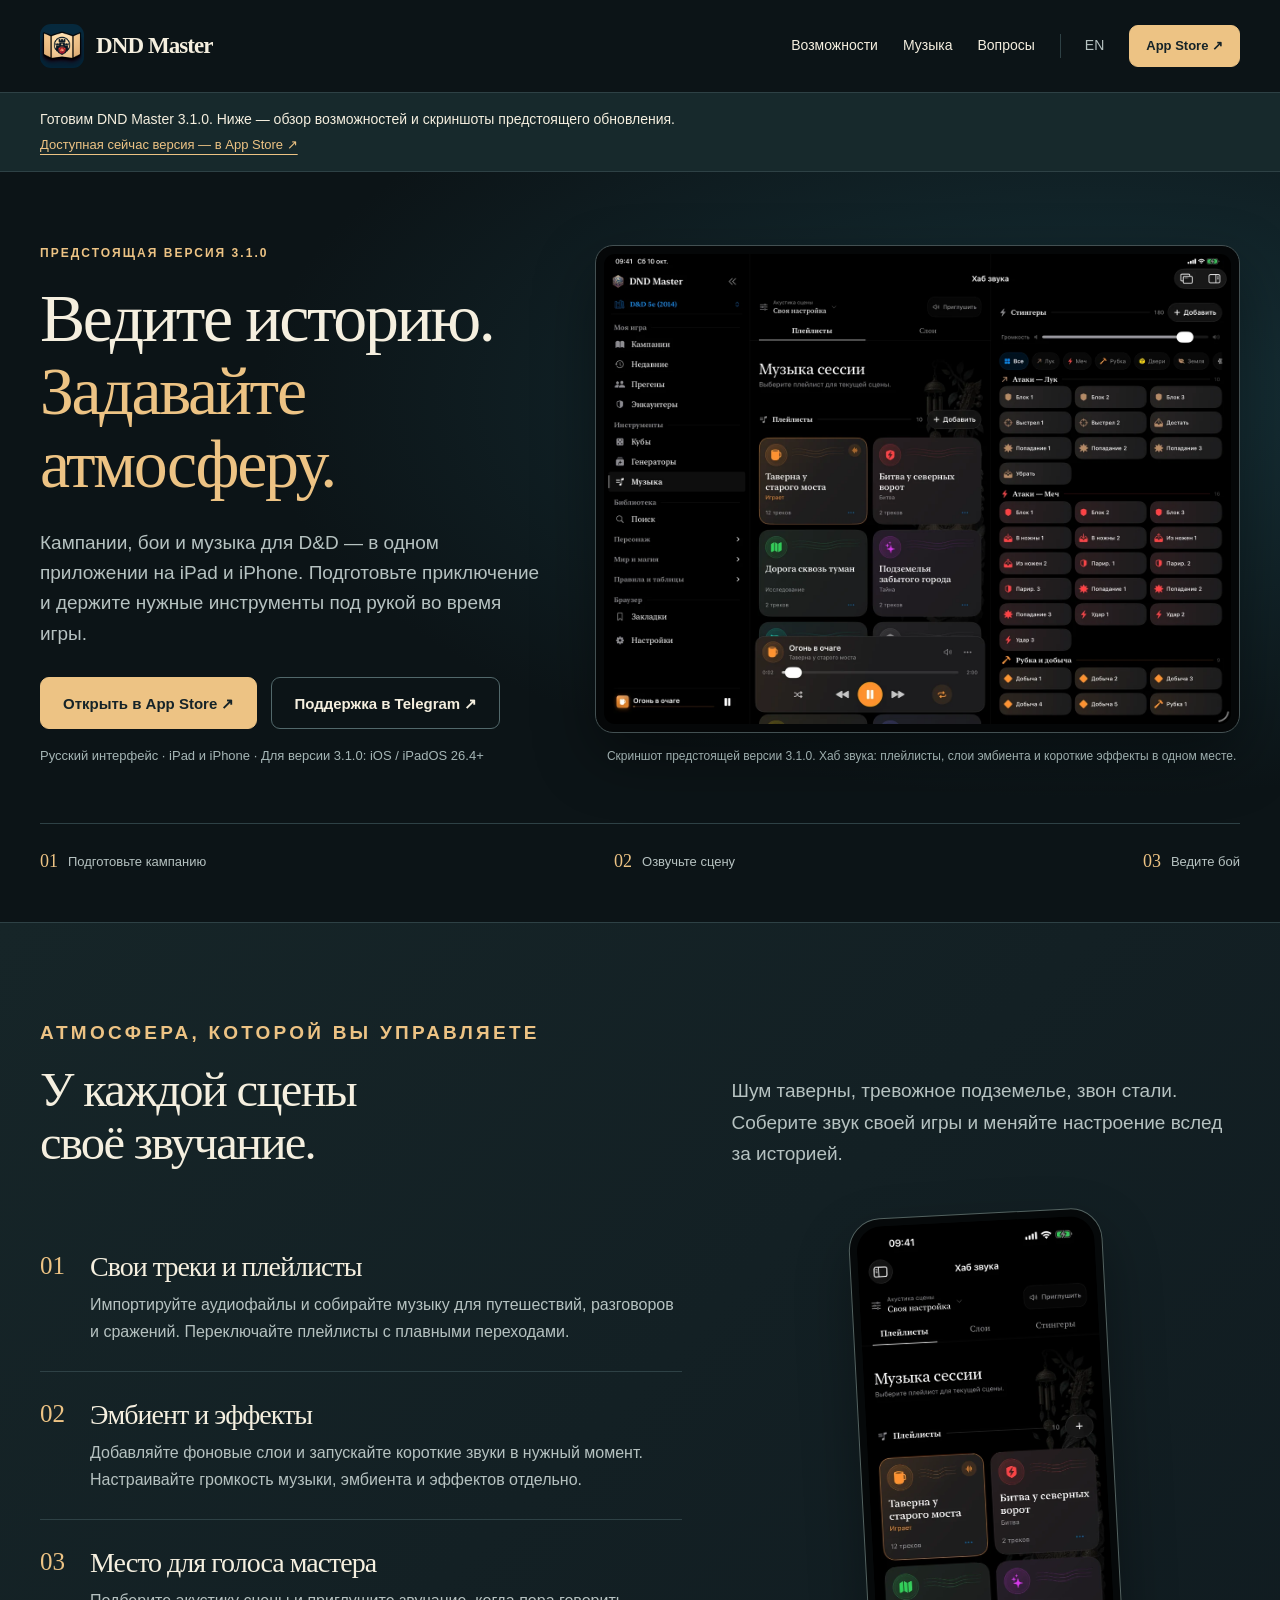
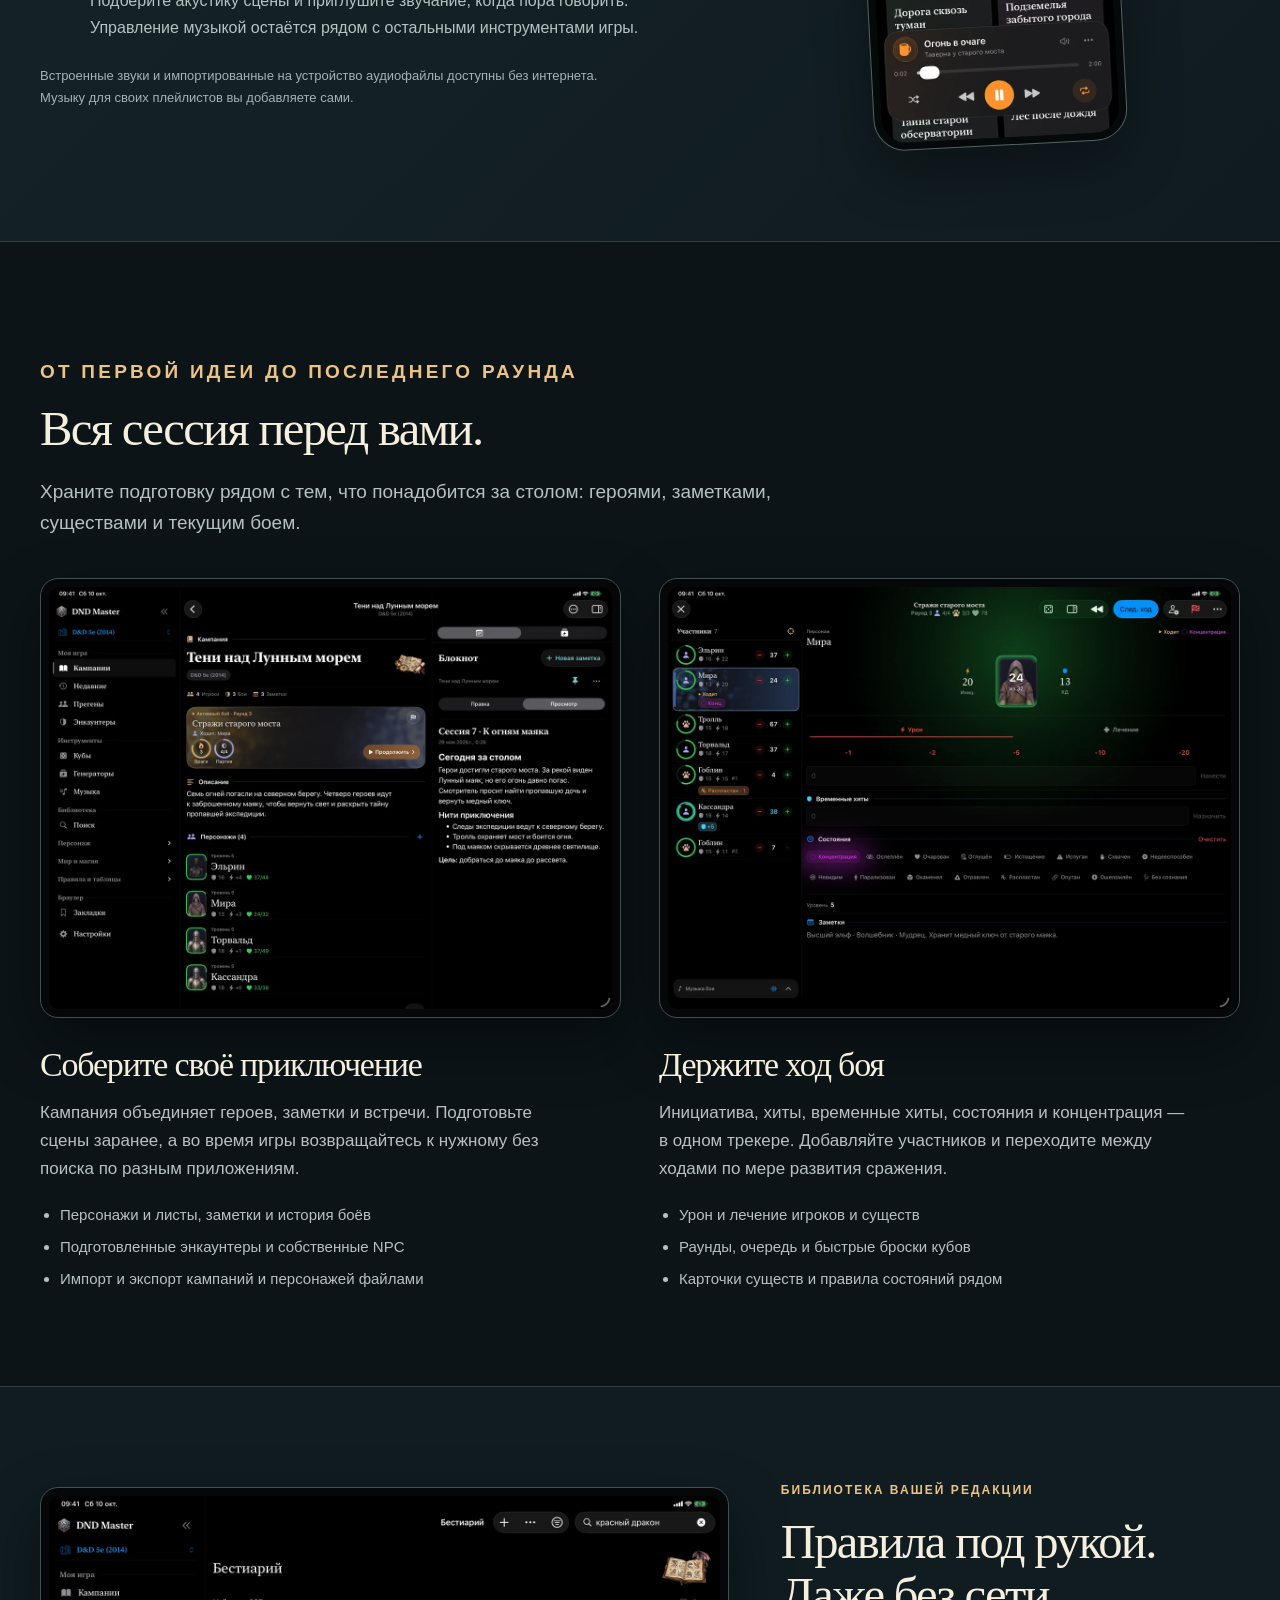
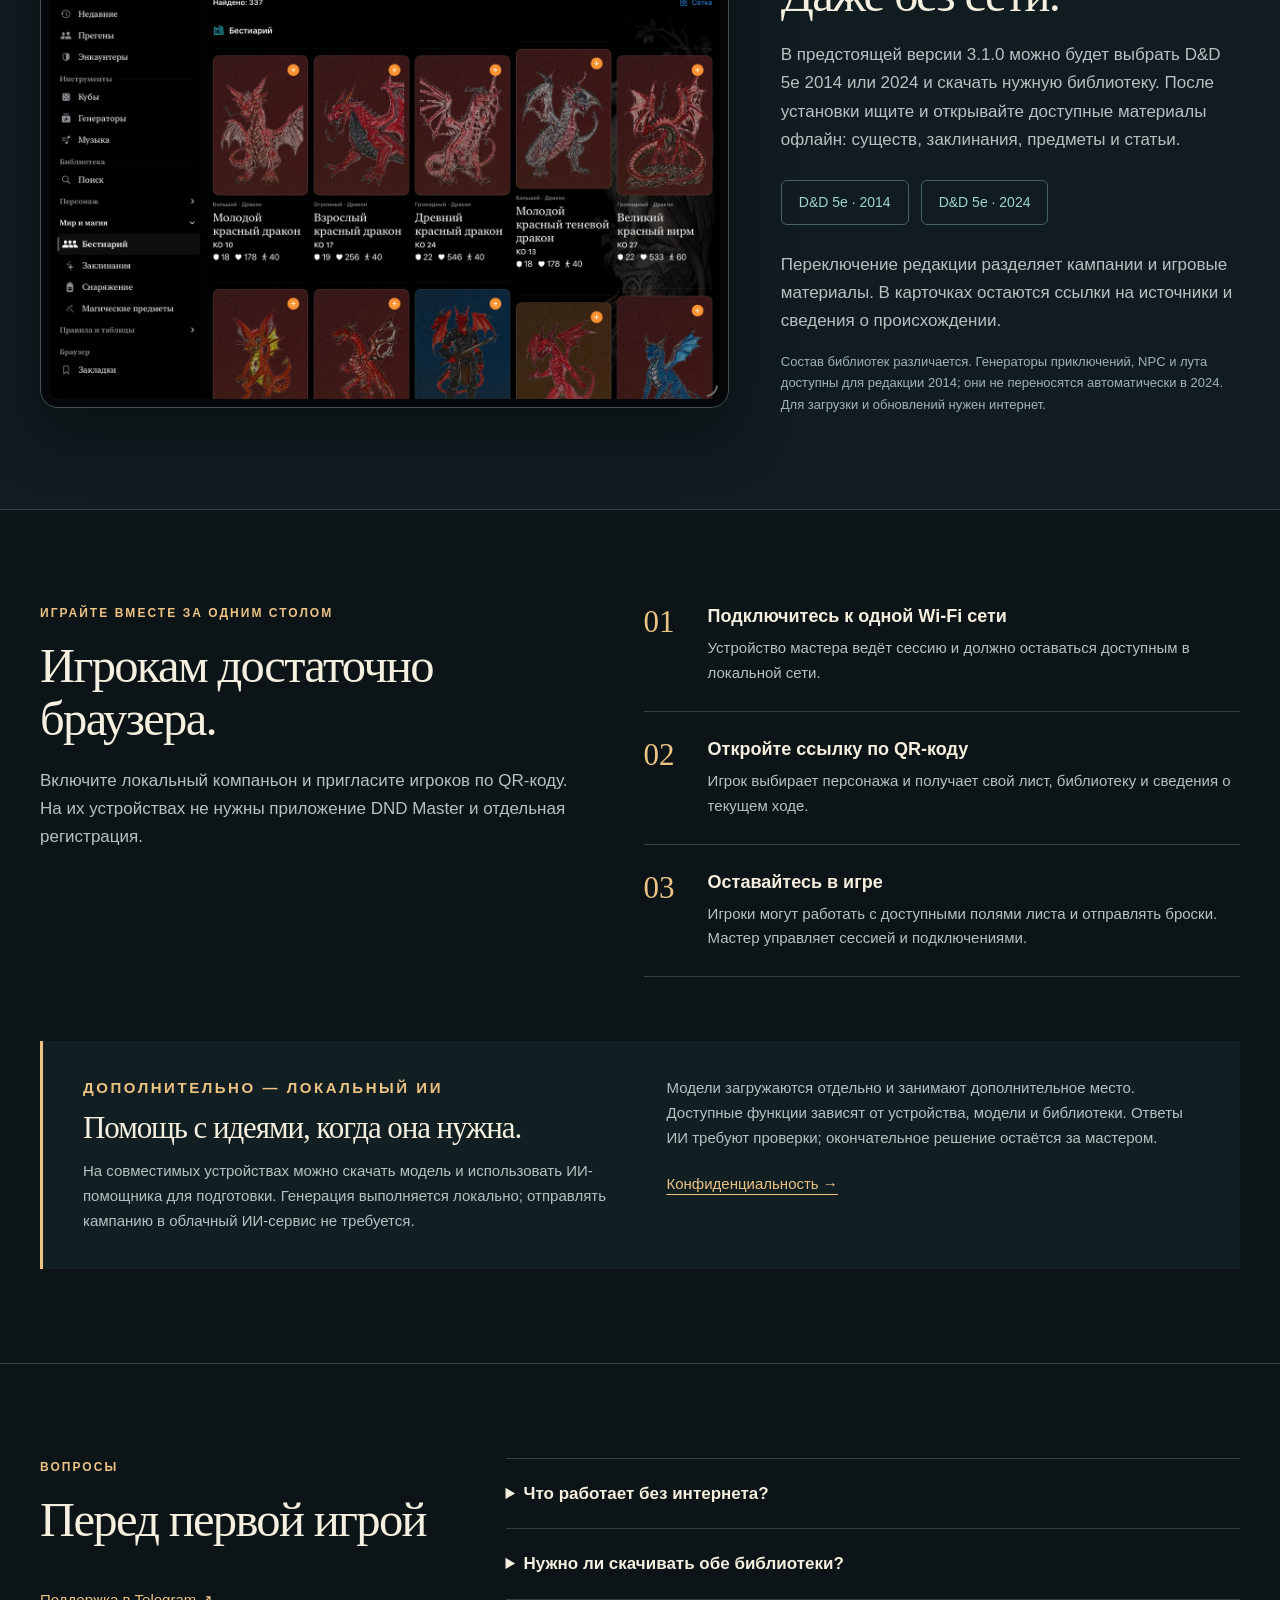
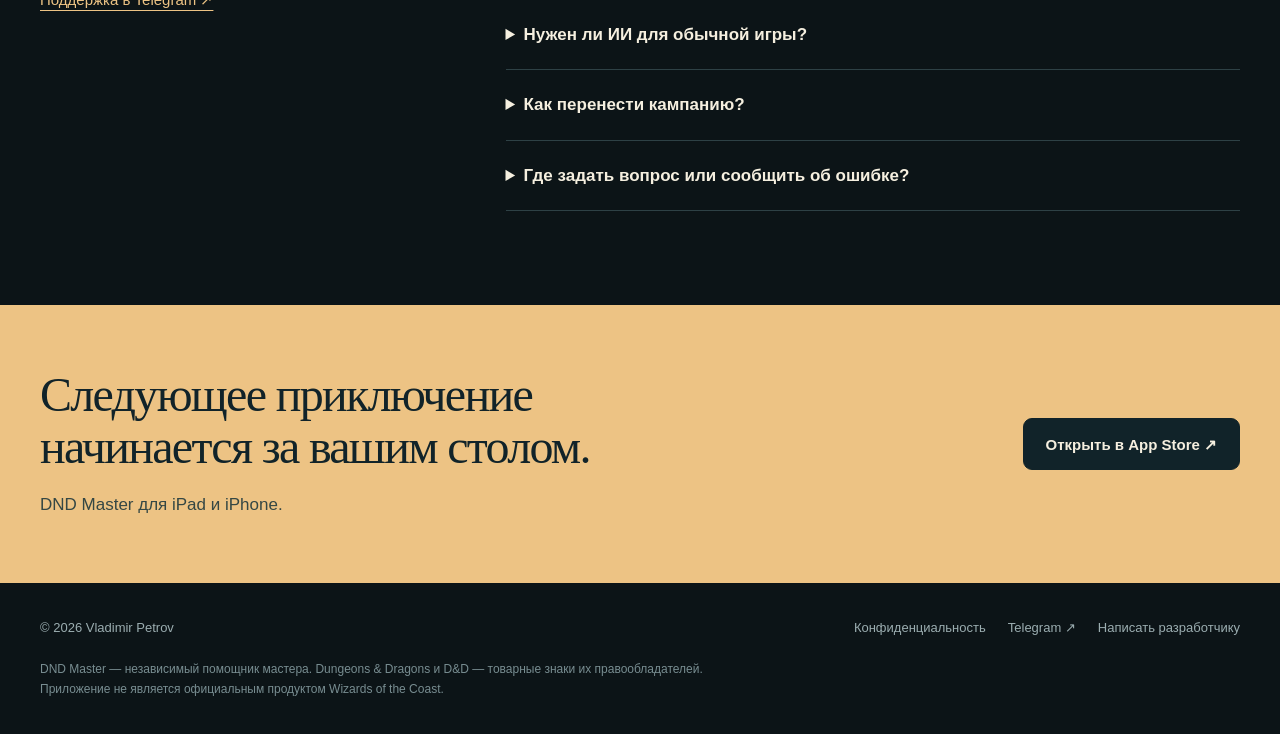
==== index.html @ 2d26bf18 "Publish Russian-first DND Master 3.1 preview site" ====
<!doctype html>
<html lang="ru"><head><meta charset="utf-8"><meta name="viewport" content="width=device-width, initial-scale=1">
<title>DND Master — анонс 3.1.0: кампании, бой и музыка для D&amp;D</title><meta name="description" content="Обзор предстоящей версии 3.1.0 помощника мастера D&amp;D на iPad и iPhone: кампании, музыка и звуковые эффекты, трекер боя, скачиваемые библиотеки 2014 и 2024 и локальный компаньон для игроков.">
<meta name="theme-color" content="#0c1417"><link rel="canonical" href="https://wolframpro.github.io/DNDMaster_Policy/marketing.html">
<link rel="alternate" hreflang="ru" href="https://wolframpro.github.io/DNDMaster_Policy/marketing.html"><link rel="alternate" hreflang="en" href="https://wolframpro.github.io/DNDMaster_Policy/marketing_en.html"><link rel="alternate" hreflang="x-default" href="https://wolframpro.github.io/DNDMaster_Policy/marketing.html">
<meta property="og:type" content="website"><meta property="og:title" content="DND Master — анонс 3.1.0: кампании, бой и музыка для D&amp;D"><meta property="og:description" content="Обзор предстоящей версии 3.1.0 помощника мастера D&amp;D на iPad и iPhone: кампании, музыка и звуковые эффекты, трекер боя, скачиваемые библиотеки 2014 и 2024 и локальный компаньон для игроков.">
<meta property="og:url" content="https://wolframpro.github.io/DNDMaster_Policy/marketing.html"><meta property="og:image" content="https://wolframpro.github.io/DNDMaster_Policy/assets/share-icon.png"><meta property="og:locale" content="ru_RU">
<meta name="twitter:card" content="summary"><link rel="icon" href="assets/app-icon.png" type="image/png"><link rel="apple-touch-icon" href="assets/apple-touch-icon.png"><link rel="stylesheet" href="styles.css"><script type="application/ld+json">{"@context": "https://schema.org", "@type": "SoftwareApplication", "name": "DND Master", "applicationCategory": "EntertainmentApplication", "operatingSystem": "iOS, iPadOS", "inLanguage": "ru", "url": "https://wolframpro.github.io/DNDMaster_Policy/marketing.html", "downloadUrl": "https://apps.apple.com/ru/app/dnd-master/id6752643180", "image": "https://wolframpro.github.io/DNDMaster_Policy/assets/share-icon.png", "description": "Обзор предстоящей версии 3.1.0 помощника мастера D&D на iPad и iPhone: кампании, музыка и звуковые эффекты, трекер боя, скачиваемые библиотеки 2014 и 2024 и локальный компаньон для игроков.", "author": {"@type": "Person", "name": "Vladimir Petrov"}}</script></head><body><header class="header"><div class="wrap"><a class="brand" href="marketing.html"><img src="assets/app-icon.png" width="44" height="44" alt=""><strong>DND Master</strong></a><nav class="nav"><a class="section-nav" href="marketing.html#features">Возможности</a><a class="section-nav" href="marketing.html#music">Музыка</a><a class="section-nav" href="marketing.html#questions">Вопросы</a><a class="language" href="marketing_en.html" lang="en">EN</a><a class="button small" href="https://apps.apple.com/ru/app/dnd-master/id6752643180">App Store ↗</a></nav></div></header>
<main>
<aside class="release-notice"><div class="wrap"><p>Готовим DND Master 3.1.0. Ниже — обзор возможностей и скриншоты предстоящего обновления.</p><a href="https://apps.apple.com/ru/app/dnd-master/id6752643180">Доступная сейчас версия — в App Store ↗</a></div></aside>
<section class="hero"><div class="wrap"><div class="hero-grid"><div class="hero-copy"><p class="eyebrow">Предстоящая версия 3.1.0</p><h1>Ведите историю.<br><em>Задавайте атмосферу.</em></h1><p class="intro">Кампании, бои и музыка для D&D — в одном приложении на iPad и iPhone. Подготовьте приключение и держите нужные инструменты под рукой во время игры.</p><div class="actions"><a class="button" href="https://apps.apple.com/ru/app/dnd-master/id6752643180">Открыть в App Store ↗</a><a class="button secondary" href="https://t.me/dnd_master_community">Поддержка в Telegram ↗</a></div><p class="device-note">Русский интерфейс · iPad и iPhone · Для версии 3.1.0: iOS / iPadOS 26.4+</p></div><div class="hero-visual"><figure class="screen"><img src="assets/music-ipad.webp" width="2752" height="2064" alt="Музыка, плейлисты и эффекты на iPad" fetchpriority="high"></figure><p class="caption">Скриншот предстоящей версии 3.1.0. Хаб звука: плейлисты, слои эмбиента и короткие эффекты в одном месте.</p></div></div><div class="chapter-line"><span><b>01</b> Подготовьте кампанию</span><span><b>02</b> Озвучьте сцену</span><span><b>03</b> Ведите бой</span></div></div></section>
<section class="section music" id="music"><div class="wrap"><div class="music-head"><div><p class="eyebrow">Атмосфера, которой вы управляете</p><h2>У каждой сцены<br>своё звучание.</h2></div><p>Шум таверны, тревожное подземелье, звон стали. Соберите звук своей игры и меняйте настроение вслед за историей.</p></div><div class="music-detail"><div><div class="music-points"><div class="point"><span class="number">01</span><div><h3>Свои треки и плейлисты</h3><p>Импортируйте аудиофайлы и собирайте музыку для путешествий, разговоров и сражений. Переключайте плейлисты с плавными переходами.</p></div></div><div class="point"><span class="number">02</span><div><h3>Эмбиент и эффекты</h3><p>Добавляйте фоновые слои и запускайте короткие звуки в нужный момент. Настраивайте громкость музыки, эмбиента и эффектов отдельно.</p></div></div><div class="point"><span class="number">03</span><div><h3>Место для голоса мастера</h3><p>Подберите акустику сцены и приглушите звучание, когда пора говорить. Управление музыкой остаётся рядом с остальными инструментами игры.</p></div></div></div><p class="music-endnote">Встроенные звуки и импортированные на устройство аудиофайлы доступны без интернета. Музыку для своих плейлистов вы добавляете сами.</p></div><figure class="phone"><img src="assets/music-iphone.webp" width="1320" height="2868" alt="Хаб звука на iPhone" loading="lazy" decoding="async"></figure></div></div></section>
<section class="section" id="features"><div class="wrap"><div class="section-head"><p class="eyebrow">От первой идеи до последнего раунда</p><h2>Вся сессия перед вами.</h2><p>Храните подготовку рядом с тем, что понадобится за столом: героями, заметками, существами и текущим боем.</p></div><div class="two-features"><article><figure class="screen"><img src="assets/campaign-ipad.webp" width="2752" height="2064" alt="Экран кампании с героями и заметками" loading="lazy" decoding="async"></figure><div class="feature-copy"><h3>Соберите своё приключение</h3><p>Кампания объединяет героев, заметки и встречи. Подготовьте сцены заранее, а во время игры возвращайтесь к нужному без поиска по разным приложениям.</p><ul><li>Персонажи и листы, заметки и история боёв</li><li>Подготовленные энкаунтеры и собственные NPC</li><li>Импорт и экспорт кампаний и персонажей файлами</li></ul></div></article><article><figure class="screen"><img src="assets/combat-ipad.webp" width="2752" height="2064" alt="Трекер боя с инициативой, хитами и участниками" loading="lazy" decoding="async"></figure><div class="feature-copy"><h3>Держите ход боя</h3><p>Инициатива, хиты, временные хиты, состояния и концентрация — в одном трекере. Добавляйте участников и переходите между ходами по мере развития сражения.</p><ul><li>Урон и лечение игроков и существ</li><li>Раунды, очередь и быстрые броски кубов</li><li>Карточки существ и правила состояний рядом</li></ul></div></article></div></div></section>
<section class="section library" id="library"><div class="wrap library-layout"><figure class="screen"><img src="assets/library-ipad.webp" width="2752" height="2064" alt="Каталог бестиария в русской библиотеке D&amp;D" loading="lazy" decoding="async"></figure><div class="library-copy"><p class="eyebrow">Библиотека вашей редакции</p><h2>Правила под рукой.<br>Даже без сети.</h2><p>В предстоящей версии 3.1.0 можно будет выбрать D&D 5e 2014 или 2024 и скачать нужную библиотеку. После установки ищите и открывайте доступные материалы офлайн: существ, заклинания, предметы и статьи.</p><div class="edition-list"><span class="edition">D&D 5e · 2014</span><span class="edition">D&D 5e · 2024</span></div><p>Переключение редакции разделяет кампании и игровые материалы. В карточках остаются ссылки на источники и сведения о происхождении.</p><p class="small-note">Состав библиотек различается. Генераторы приключений, NPC и лута доступны для редакции 2014; они не переносятся автоматически в 2024. Для загрузки и обновлений нужен интернет.</p></div></div></section>
<section class="section"><div class="wrap"><div class="companion"><div><p class="eyebrow">Играйте вместе за одним столом</p><h2>Игрокам достаточно браузера.</h2><p>Включите локальный компаньон и пригласите игроков по QR-коду. На их устройствах не нужны приложение DND Master и отдельная регистрация.</p></div><ol class="steps"><li><span class="step-num">01</span><div><h3>Подключитесь к одной Wi-Fi сети</h3><p>Устройство мастера ведёт сессию и должно оставаться доступным в локальной сети.</p></div></li><li><span class="step-num">02</span><div><h3>Откройте ссылку по QR-коду</h3><p>Игрок выбирает персонажа и получает свой лист, библиотеку и сведения о текущем ходе.</p></div></li><li><span class="step-num">03</span><div><h3>Оставайтесь в игре</h3><p>Игроки могут работать с доступными полями листа и отправлять броски. Мастер управляет сессией и подключениями.</p></div></li></ol></div><aside class="ai-strip"><div><p class="eyebrow">Дополнительно — локальный ИИ</p><h3>Помощь с идеями, когда она нужна.</h3><p>На совместимых устройствах можно скачать модель и использовать ИИ-помощника для подготовки. Генерация выполняется локально; отправлять кампанию в облачный ИИ-сервис не требуется.</p></div><div><p>Модели загружаются отдельно и занимают дополнительное место. Доступные функции зависят от устройства, модели и библиотеки. Ответы ИИ требуют проверки; окончательное решение остаётся за мастером.</p><a class="text-link" href="privacy_policy.html">Конфиденциальность →</a></div></aside></div></section>
<section class="section" id="questions"><div class="wrap faq-layout"><div><p class="eyebrow">Вопросы</p><h2>Перед первой игрой</h2><a class="text-link" href="https://t.me/dnd_master_community">Поддержка в Telegram ↗</a></div><div class="faq"><details><summary>Что работает без интернета?</summary><p>Кампании, боевой трекер, кубы, встроенные звуки и импортированное аудио. Материалы библиотеки доступны после её установки, локальный ИИ — после загрузки совместимой модели. Для компаньона нужна общая локальная Wi-Fi сеть, а для загрузок, iCloud и внешних сайтов — интернет.</p></details><details><summary>Нужно ли скачивать обе библиотеки?</summary><p>В версии 3.1.0 — нет. Выберите редакцию, с которой играете, и скачайте её библиотеку. Другую можно добавить позже. Место на устройстве и размер загрузки показываются в приложении.</p></details><details><summary>Нужен ли ИИ для обычной игры?</summary><p>Нет. Кампании, музыка, кубы и трекер боя работают независимо от ИИ. Модель устанавливается отдельно, если вы хотите использовать помощника и устройство её поддерживает.</p></details><details><summary>Как перенести кампанию?</summary><p>Используйте импорт и экспорт файлов кампаний и персонажей. Игровые записи также могут синхронизироваться через ваш личный iCloud, если он доступен и включён для приложения. Аудиофайлы и загруженные модели хранятся локально.</p></details><details><summary>Где задать вопрос или сообщить об ошибке?</summary><p>Откройте <a href="https://t.me/dnd_master_community">сообщество DND Master в Telegram</a> или <a href="mailto:mister.vladika@gmail.com">напишите разработчику</a>. Укажите версию приложения, модель устройства и действия, после которых возникла проблема. Не прикладывайте личные кампании и секреты без необходимости.</p></details></div></div></section>
<section class="cta-panel"><div class="wrap"><div><h2>Следующее приключение<br>начинается за вашим столом.</h2><p>DND Master для iPad и iPhone.</p></div><a class="button" href="https://apps.apple.com/ru/app/dnd-master/id6752643180">Открыть в App Store ↗</a></div></section>
</main><footer class="footer"><div class="wrap"><div class="footer-grid"><span>© 2026 Vladimir Petrov</span><div class="footer-links"><a href="privacy_policy.html">Конфиденциальность</a><a href="https://t.me/dnd_master_community">Telegram ↗</a><a href="mailto:mister.vladika@gmail.com">Написать разработчику</a></div></div><p class="legal-note">DND Master — независимый помощник мастера. Dungeons & Dragons и D&D — товарные знаки их правообладателей. Приложение не является официальным продуктом Wizards of the Coast.</p></div></footer></body></html>
---- styles.css ----
:root{color-scheme:dark;--bg:#0c1417;--surface:#111e22;--text:#f5efdf;--muted:#b6c2c1;--gold:#edc384;--line:#2e4145;--teal:#9dd6c8;--serif:Georgia,'Times New Roman',serif;--sans:-apple-system,BlinkMacSystemFont,'Segoe UI',sans-serif}
*{box-sizing:border-box}html{scroll-behavior:smooth;scroll-padding-top:90px}body{margin:0;background:var(--bg);color:var(--text);font:17px/1.65 var(--sans)}a{color:inherit;text-underline-offset:5px}img{display:block;max-width:100%;height:auto}h1,h2,h3,p,figure{margin:0}h1,h2,h3{font-family:var(--serif);font-weight:500;line-height:1.08;letter-spacing:-.035em}h1{font-size:clamp(44px,5.3vw,76px)}h2{font-size:clamp(34px,3.8vw,54px)}h3{font-size:30px}p{color:var(--muted)}.wrap{width:min(1200px,calc(100% - 64px));margin-inline:auto}.eyebrow{font-size:12px;letter-spacing:.17em;text-transform:uppercase;color:var(--gold);font-weight:700}.header{border-bottom:1px solid var(--line);background:var(--bg)}.header .wrap{display:flex;align-items:center;justify-content:space-between;gap:24px;min-height:92px}.brand{display:flex;align-items:center;gap:12px;text-decoration:none;white-space:nowrap}.brand img{width:44px;height:44px;border-radius:11px}.brand strong{font:600 23px var(--serif);letter-spacing:-.04em}.nav{display:flex;align-items:center;gap:25px;font-size:14px}.nav a{text-decoration:none}.nav a:hover,.footer a:hover{color:var(--gold)}.language{color:var(--muted);border-left:1px solid var(--line);padding-left:24px}.button{display:inline-flex;align-items:center;justify-content:center;gap:12px;min-height:52px;padding:12px 22px;border-radius:9px;background:var(--gold);border:1px solid var(--gold);color:#152328;text-decoration:none;font-size:15px;font-weight:650;line-height:1.4;transition:background .15s}.button:hover{background:#f6d5a3}.button.secondary{color:var(--text);background:transparent;border-color:#52686b}.button.secondary:hover{background:#1a2c31}.button.small{min-height:42px;padding:9px 16px;font-size:13px}.actions{display:flex;align-items:center;gap:14px;flex-wrap:wrap}.hero{position:relative;overflow:hidden;padding:72px 0 50px;background:radial-gradient(ellipse at 85% 30%,#163138 0,transparent 54%)}.hero-grid{display:grid;grid-template-columns:.88fr 1.12fr;gap:48px;align-items:center}.hero-copy{position:relative;z-index:1}.hero h1{margin-top:18px;max-width:680px}.hero h1 em{color:var(--gold);font-style:normal}.hero .intro{font-size:19px;line-height:1.6;margin:26px 0 28px;max-width:520px}.device-note{font-size:13px;color:#a5b5b5;margin-top:16px}.hero-visual{position:relative;min-width:0}.screen{padding:8px;background:#050708;border:1px solid #435052;border-radius:18px;box-shadow:0 24px 60px #0006}.screen img{width:100%;border-radius:11px}.hero-visual .screen{width:100%;max-width:none}.caption{font-size:12px;line-height:1.55;color:#9dadad;margin-top:14px}.hero-visual .caption{padding-left:12px}.chapter-line{display:flex;justify-content:space-between;gap:24px;padding:27px 0 0;margin-top:56px;border-top:1px solid var(--line);font-size:13px;color:var(--muted)}.chapter-line span{display:flex;align-items:center;gap:10px}.chapter-line b{font:400 18px var(--serif);color:var(--gold)}.section{padding:94px 0;border-top:1px solid var(--line)}.section-head{max-width:760px;margin-bottom:40px}.section-head .eyebrow{margin-bottom:16px}.section-head p{margin-top:20px;font-size:19px}.music{background:linear-gradient(135deg,#162528,#101b20)}.music-head{display:grid;grid-template-columns:1.1fr .9fr;gap:70px;align-items:end;margin-bottom:44px}.music-head h2{margin-top:16px}.music-head p{font-size:19px}.music-detail{display:grid;grid-template-columns:1.12fr .88fr;gap:54px;align-items:center}.phone{width:254px;justify-self:center;padding:7px;border-radius:32px;background:#06090a;border:1px solid #536260;box-shadow:0 24px 55px #0005;transform:rotate(-3deg)}.phone img{border-radius:25px}.music-points{display:grid;gap:28px}.point{display:grid;grid-template-columns:35px 1fr;gap:15px;border-bottom:1px solid var(--line);padding-bottom:26px}.point:last-child{border-bottom:0;padding-bottom:0}.point .number{font:25px var(--serif);color:var(--gold)}.point h3{font-size:28px;margin-bottom:10px}.point p{font-size:16px}.music-endnote{max-width:590px;font-size:13px;margin-top:24px;color:#a3b2b3}.two-features{display:grid;grid-template-columns:1fr 1fr;gap:38px}.feature-copy{padding:29px 0 0}.feature-copy h3{font-size:34px;margin-bottom:15px}.feature-copy p{max-width:530px}.feature-copy ul{padding-left:20px;margin:20px 0 0;color:var(--muted);font-size:15px}.feature-copy li+li{margin-top:7px}.feature-label{margin-bottom:12px;font-size:12px;color:var(--gold);letter-spacing:.1em;text-transform:uppercase}.library{background:#101c20}.library-layout{display:grid;grid-template-columns:1.2fr .8fr;gap:52px;align-items:center}.library h2{margin:16px 0 20px}.library p+p{margin-top:16px}.edition-list{display:flex;gap:12px;margin:26px 0}.edition{padding:10px 17px;border:1px solid #466269;border-radius:6px;color:var(--teal);font-size:14px}.text-link{display:inline-block;color:var(--gold);margin-top:22px;font-size:15px}.small-note{font-size:13px!important;color:#a1b3b6!important}.companion{display:grid;grid-template-columns:.95fr 1.05fr;gap:64px;align-items:start}.companion h2{margin:16px 0 22px}.steps{margin:0;padding:0;list-style:none}.steps li{display:grid;grid-template-columns:45px 1fr;gap:19px;padding:25px 0;border-bottom:1px solid var(--line)}.steps li:first-child{padding-top:0}.steps .step-num{font:31px var(--serif);color:var(--gold)}.steps h3{font-family:var(--sans);font-size:18px;font-weight:600;letter-spacing:0;line-height:1.4;margin-bottom:7px}.steps p{font-size:15px}.ai-strip{display:grid;grid-template-columns:1fr 1fr;gap:50px;background:var(--surface);padding:35px 40px;border-left:3px solid var(--gold);margin-top:64px}.ai-strip h3{margin:10px 0 15px;font-size:31px}.ai-strip p{font-size:15px}.faq-layout{display:grid;grid-template-columns:.7fr 1.3fr;gap:70px}.faq-layout h2{margin:16px 0 20px}.faq details{border-top:1px solid var(--line);padding:22px 0}.faq details:last-child{border-bottom:1px solid var(--line)}.faq summary{cursor:pointer;font-weight:550;line-height:1.5}.faq details p{font-size:16px;margin-top:15px;padding-right:25px}.cta-panel{padding:64px 0;background:var(--gold);color:#112329}.cta-panel .wrap{display:flex;gap:40px;align-items:center;justify-content:space-between}.cta-panel h2{font-size:clamp(32px,4vw,48px);max-width:650px}.cta-panel p{color:#354744;margin-top:18px}.cta-panel .button{background:#112329;color:var(--text);border-color:#112329;white-space:nowrap}.footer{padding:34px 0;color:#9badb0;font-size:13px}.footer-grid{display:flex;gap:28px;justify-content:space-between;align-items:start}.footer-links{display:flex;gap:22px;flex-wrap:wrap}.footer a{text-decoration:none}.legal-note{max-width:710px;font-size:12px;margin-top:22px;color:#788d91}.policy{max-width:820px;padding:66px 0 88px}.policy h1{font-size:clamp(40px,5vw,60px);margin:18px 0 20px}.policy .lead{font-size:19px;margin-bottom:30px}.policy h2{font-size:29px;margin:42px 0 16px}.policy p+p{margin-top:14px}.policy ul{color:var(--muted);padding-left:23px}.policy li+li{margin-top:10px}.policy a{color:var(--gold)}.policy .updated{font-size:13px;color:var(--gold);margin-bottom:20px}.policy .key-facts{padding:22px 26px;background:var(--surface);border-left:3px solid var(--gold)}.policy .key-facts p{font-size:16px}.policy-nav{display:flex;gap:16px;font-size:14px;margin-top:26px;flex-wrap:wrap}
@media(max-width:1040px){.hero-grid{grid-template-columns:1fr;gap:42px}.hero-copy{max-width:770px}.hero .intro{max-width:650px}.hero-visual .screen{width:100%}.hero-visual{max-width:960px}.hero h1{max-width:900px}.hero{padding-top:54px}.nav{gap:18px}.nav .section-nav{display:none}.library-layout{grid-template-columns:1fr;gap:36px}.library-copy{max-width:800px}.music-head{gap:40px}.companion{gap:38px}.faq-layout{gap:38px;grid-template-columns:.75fr 1.25fr}}
@media(max-width:700px){.wrap{width:calc(100% - 36px)}.header .wrap{min-height:78px;gap:14px}.brand{gap:9px}.brand strong{font-size:21px}.brand img{width:37px;height:37px;border-radius:9px}.nav{gap:12px}.nav .button{display:none}.language{border:0;padding:0}.hero{padding:42px 0 30px}.hero .intro{font-size:17px;margin:23px 0}.hero-grid{gap:34px}.hero h1{font-size:48px}.hero-visual .screen{border-radius:12px;padding:5px}.hero-visual .screen img{border-radius:7px}.chapter-line{flex-wrap:wrap;gap:14px 22px;margin-top:34px;padding-top:22px;font-size:12px}.chapter-line b{font-size:17px}.section{padding:58px 0}.section-head{margin-bottom:28px}.section-head p,.music-head p{font-size:17px}.music-head,.music-detail,.two-features,.companion,.ai-strip,.faq-layout{grid-template-columns:1fr;gap:28px}.music-head{margin-bottom:32px}.music-detail{grid-template-columns:1fr}.music-points{order:0}.phone{order:1;width:220px;transform:none;margin-top:16px}.point{gap:8px;grid-template-columns:33px 1fr}.point h3{font-size:26px}.two-features{gap:42px}.feature-copy{padding-top:23px}.feature-copy h3{font-size:31px}.screen{padding:5px;border-radius:12px}.screen img{border-radius:8px}.library-layout{gap:28px}.library .screen{order:1}.ai-strip{padding:27px 24px;margin-top:45px;gap:19px}.faq-layout{gap:24px}.faq details p{padding-right:0}.cta-panel{padding:43px 0}.cta-panel .wrap{align-items:flex-start;flex-direction:column;gap:27px}.footer-grid{flex-direction:column;gap:20px}.footer-links{gap:13px 20px}.policy{padding-top:42px}.policy h1{font-size:clamp(28px,8.8vw,36px);overflow-wrap:anywhere}.policy h2{font-size:27px}.policy .lead{font-size:17px}}
@media(max-width:380px){.hero h1{font-size:42px}.actions .button{width:100%}.brand strong{font-size:19px}.wrap{width:calc(100% - 28px)}}

.release-notice{padding:16px 0;border-bottom:1px solid var(--line);background:#17292c;font-size:14px;line-height:1.5}.release-notice p{color:var(--text)}.release-notice a{display:inline-block;margin-top:5px;color:var(--gold);font-size:13px}
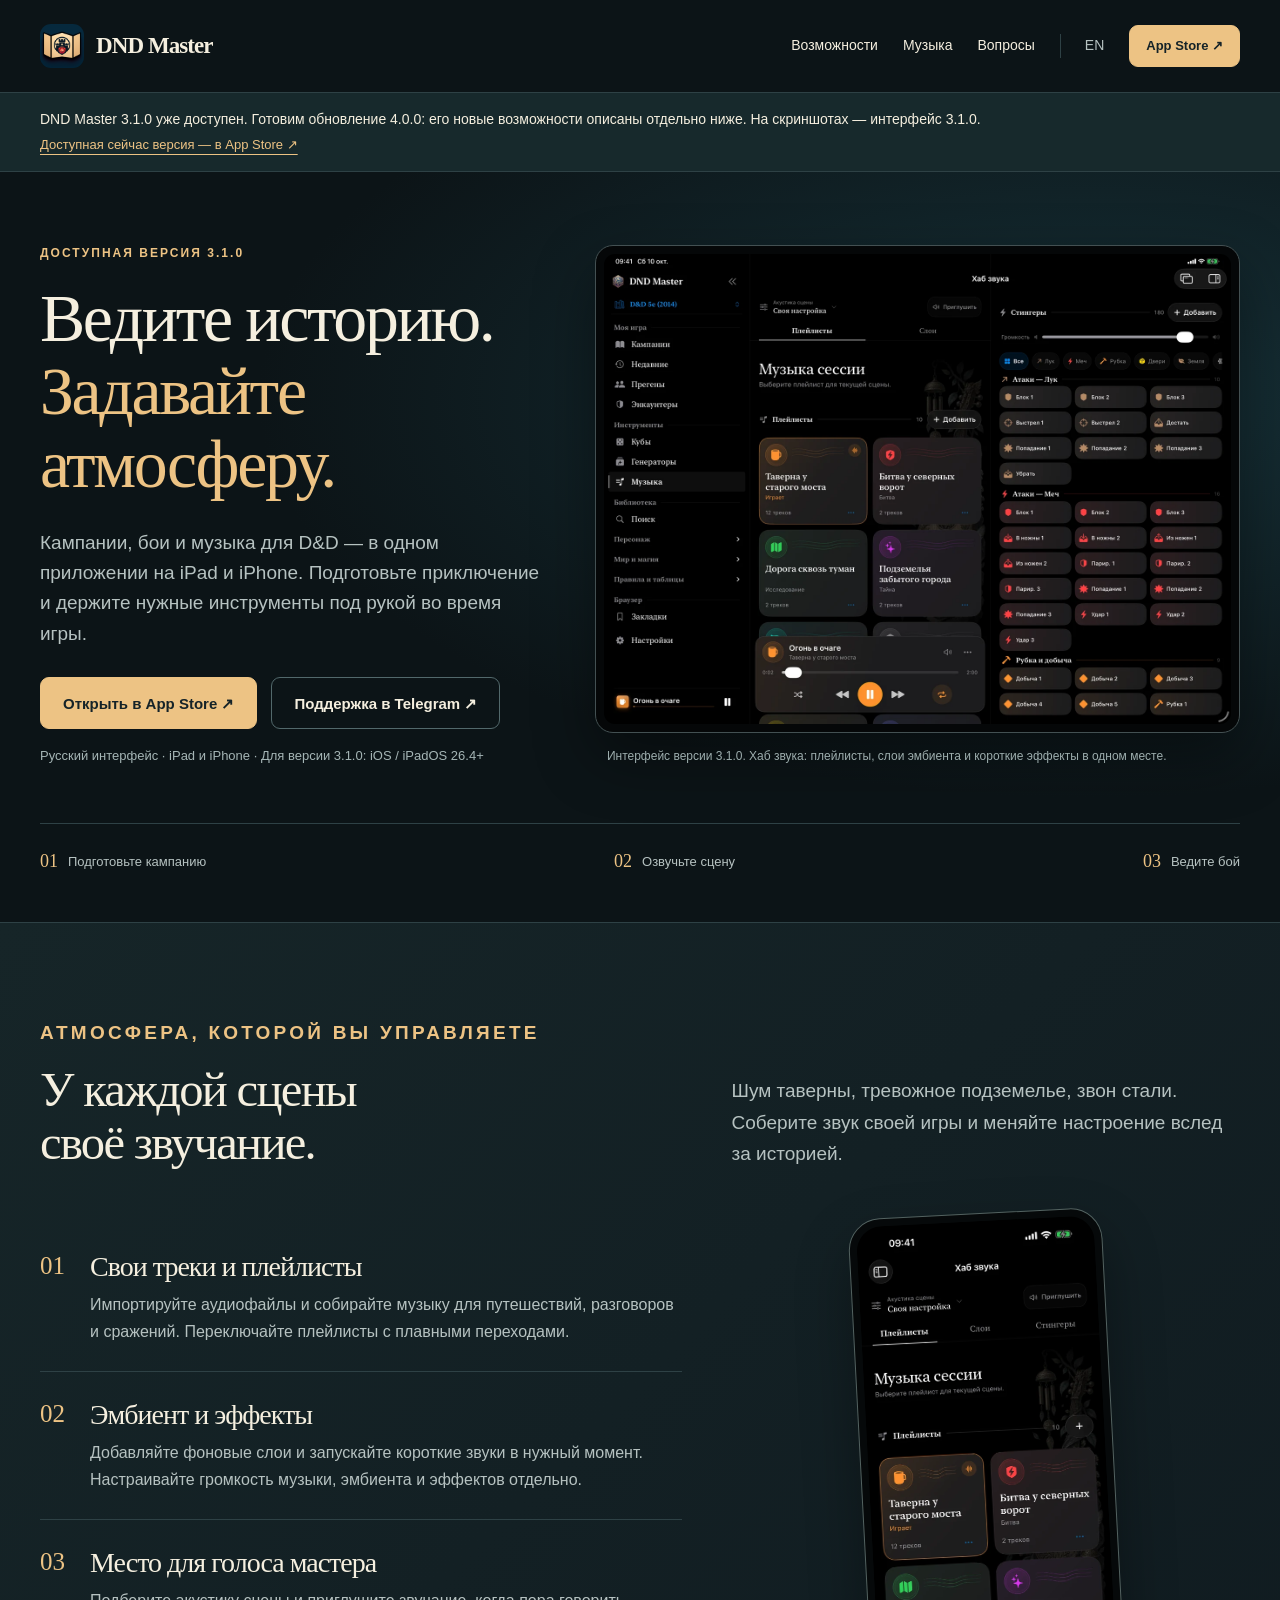
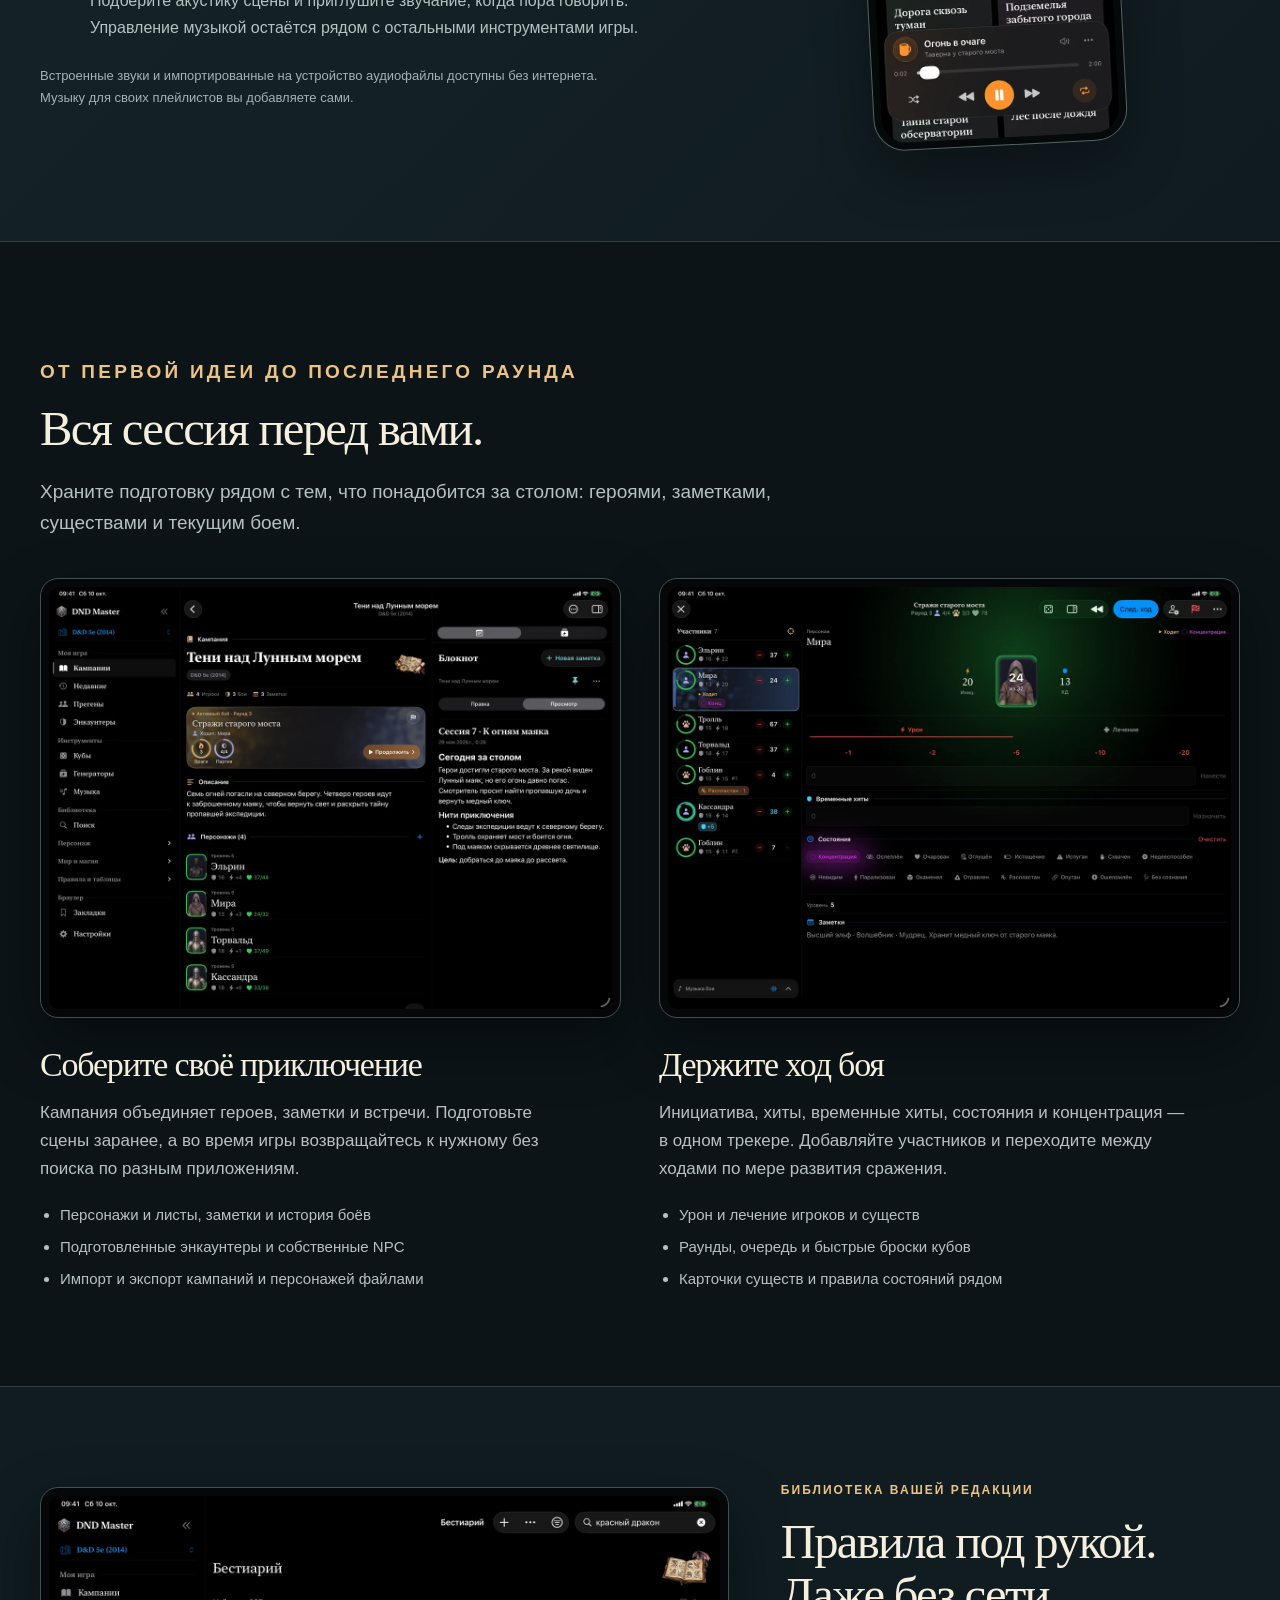
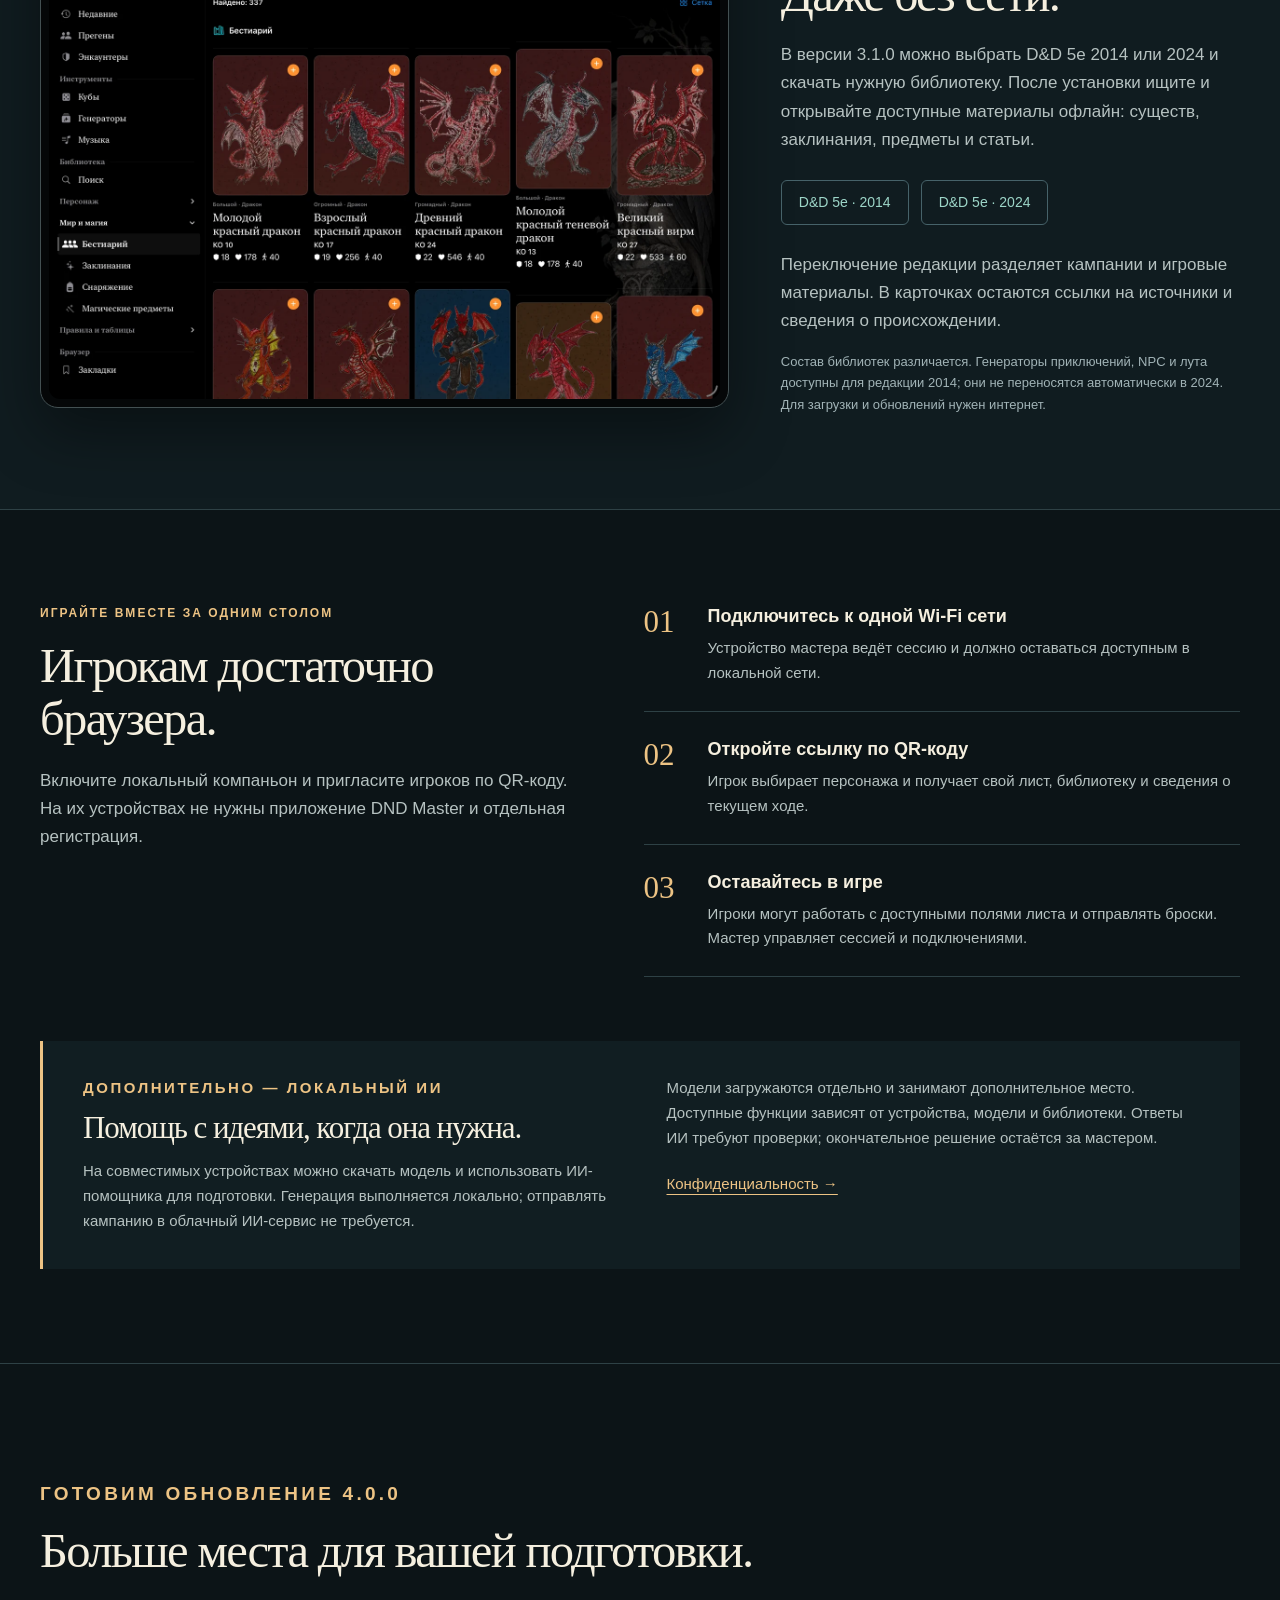
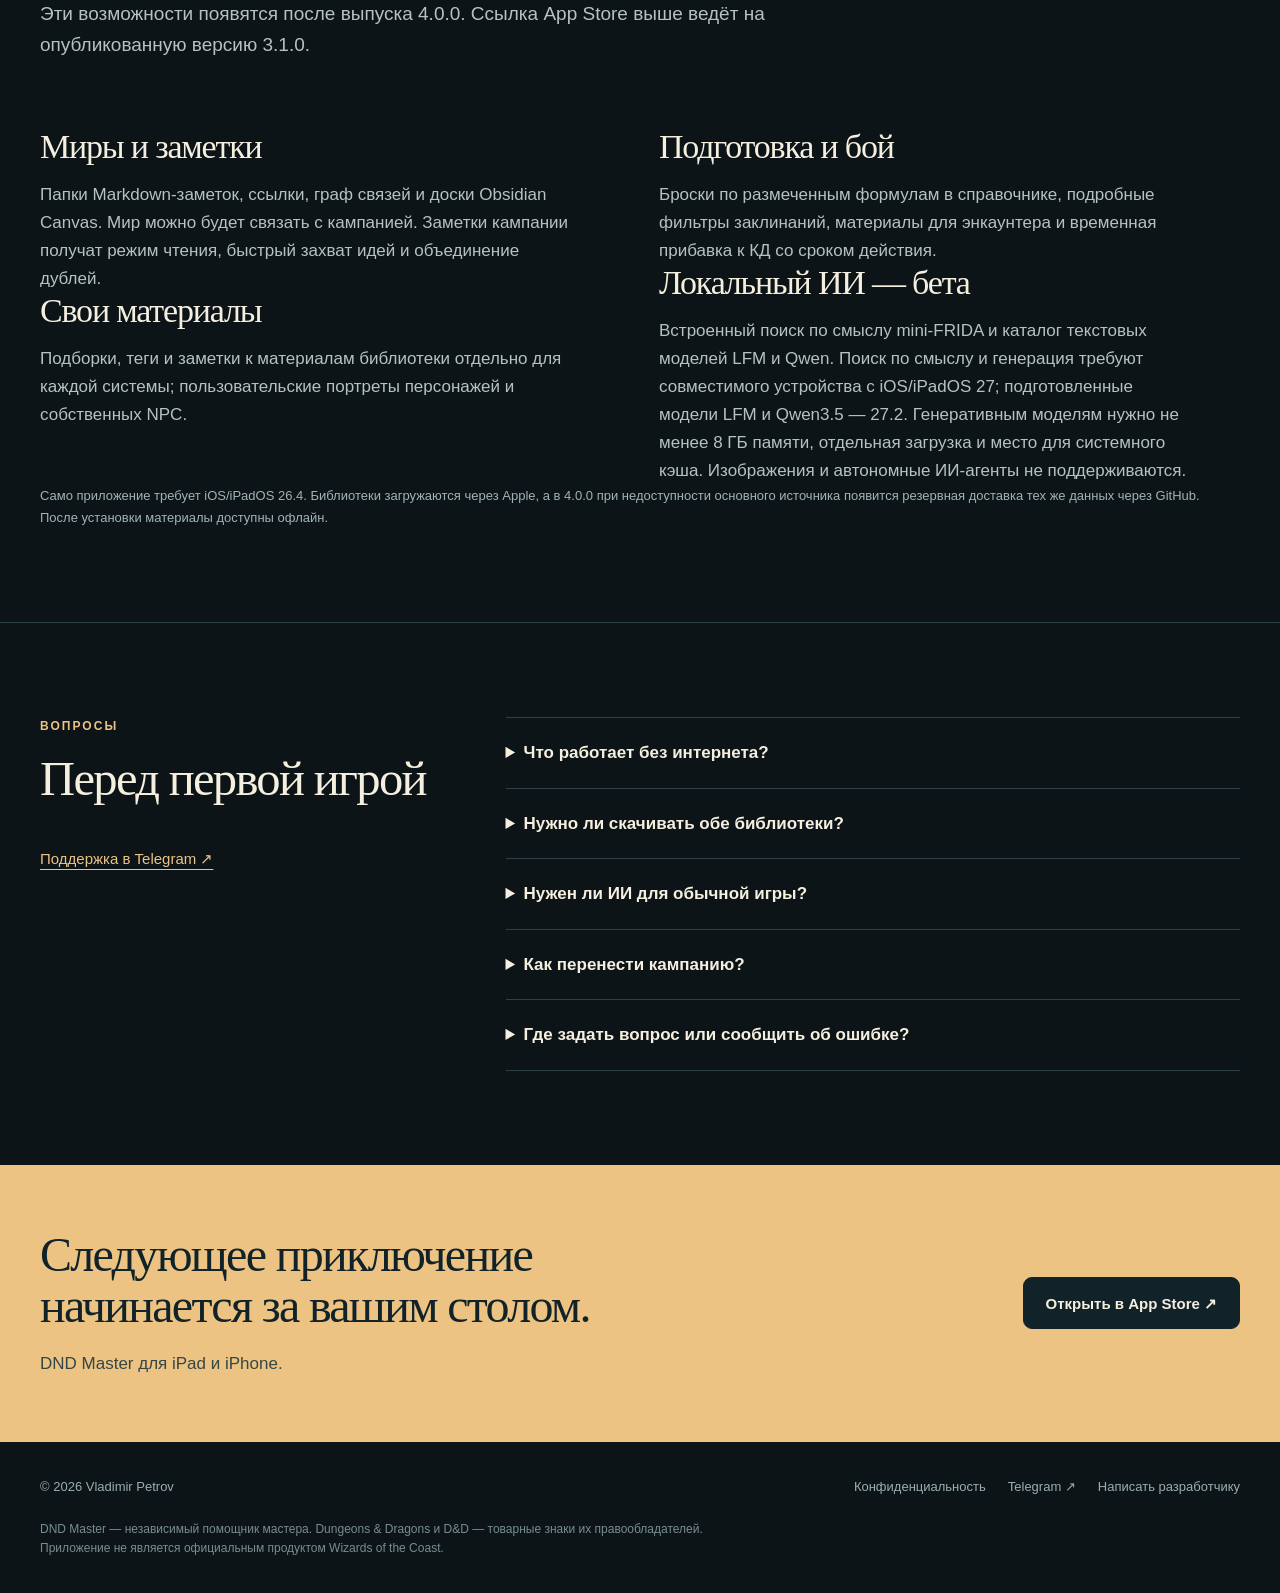
==== commit c4a5d76e: "Update release preview and data handling for DND Master 4.0.0" ====
--- a/index.html
+++ b/index.html
@@ -1,18 +1,19 @@
 <!doctype html>
 <html lang="ru"><head><meta charset="utf-8"><meta name="viewport" content="width=device-width, initial-scale=1">
-<title>DND Master — анонс 3.1.0: кампании, бой и музыка для D&amp;D</title><meta name="description" content="Обзор предстоящей версии 3.1.0 помощника мастера D&amp;D на iPad и iPhone: кампании, музыка и звуковые эффекты, трекер боя, скачиваемые библиотеки 2014 и 2024 и локальный компаньон для игроков.">
+<title>DND Master — кампании, бой и музыка для D&amp;D</title><meta name="description" content="Возможности помощника мастера D&amp;D на iPad и iPhone: кампании, музыка и звуковые эффекты, трекер боя, скачиваемые библиотеки 2014 и 2024 и локальный компаньон для игроков.">
 <meta name="theme-color" content="#0c1417"><link rel="canonical" href="https://wolframpro.github.io/DNDMaster_Policy/marketing.html">
 <link rel="alternate" hreflang="ru" href="https://wolframpro.github.io/DNDMaster_Policy/marketing.html"><link rel="alternate" hreflang="en" href="https://wolframpro.github.io/DNDMaster_Policy/marketing_en.html"><link rel="alternate" hreflang="x-default" href="https://wolframpro.github.io/DNDMaster_Policy/marketing.html">
-<meta property="og:type" content="website"><meta property="og:title" content="DND Master — анонс 3.1.0: кампании, бой и музыка для D&amp;D"><meta property="og:description" content="Обзор предстоящей версии 3.1.0 помощника мастера D&amp;D на iPad и iPhone: кампании, музыка и звуковые эффекты, трекер боя, скачиваемые библиотеки 2014 и 2024 и локальный компаньон для игроков.">
+<meta property="og:type" content="website"><meta property="og:title" content="DND Master — кампании, бой и музыка для D&amp;D"><meta property="og:description" content="Возможности помощника мастера D&amp;D на iPad и iPhone: кампании, музыка и звуковые эффекты, трекер боя, скачиваемые библиотеки 2014 и 2024 и локальный компаньон для игроков.">
 <meta property="og:url" content="https://wolframpro.github.io/DNDMaster_Policy/marketing.html"><meta property="og:image" content="https://wolframpro.github.io/DNDMaster_Policy/assets/share-icon.png"><meta property="og:locale" content="ru_RU">
-<meta name="twitter:card" content="summary"><link rel="icon" href="assets/app-icon.png" type="image/png"><link rel="apple-touch-icon" href="assets/apple-touch-icon.png"><link rel="stylesheet" href="styles.css"><script type="application/ld+json">{"@context": "https://schema.org", "@type": "SoftwareApplication", "name": "DND Master", "applicationCategory": "EntertainmentApplication", "operatingSystem": "iOS, iPadOS", "inLanguage": "ru", "url": "https://wolframpro.github.io/DNDMaster_Policy/marketing.html", "downloadUrl": "https://apps.apple.com/ru/app/dnd-master/id6752643180", "image": "https://wolframpro.github.io/DNDMaster_Policy/assets/share-icon.png", "description": "Обзор предстоящей версии 3.1.0 помощника мастера D&D на iPad и iPhone: кампании, музыка и звуковые эффекты, трекер боя, скачиваемые библиотеки 2014 и 2024 и локальный компаньон для игроков.", "author": {"@type": "Person", "name": "Vladimir Petrov"}}</script></head><body><header class="header"><div class="wrap"><a class="brand" href="marketing.html"><img src="assets/app-icon.png" width="44" height="44" alt=""><strong>DND Master</strong></a><nav class="nav"><a class="section-nav" href="marketing.html#features">Возможности</a><a class="section-nav" href="marketing.html#music">Музыка</a><a class="section-nav" href="marketing.html#questions">Вопросы</a><a class="language" href="marketing_en.html" lang="en">EN</a><a class="button small" href="https://apps.apple.com/ru/app/dnd-master/id6752643180">App Store ↗</a></nav></div></header>
+<meta name="twitter:card" content="summary"><link rel="icon" href="assets/app-icon.png" type="image/png"><link rel="apple-touch-icon" href="assets/apple-touch-icon.png"><link rel="stylesheet" href="styles.css"><script type="application/ld+json">{"@context": "https://schema.org", "@type": "SoftwareApplication", "name": "DND Master", "applicationCategory": "EntertainmentApplication", "operatingSystem": "iOS, iPadOS", "inLanguage": "ru", "url": "https://wolframpro.github.io/DNDMaster_Policy/marketing.html", "downloadUrl": "https://apps.apple.com/ru/app/dnd-master/id6752643180", "image": "https://wolframpro.github.io/DNDMaster_Policy/assets/share-icon.png", "description": "Возможности помощника мастера D&D на iPad и iPhone: кампании, музыка и звуковые эффекты, трекер боя, скачиваемые библиотеки 2014 и 2024 и локальный компаньон для игроков.", "author": {"@type": "Person", "name": "Vladimir Petrov"}}</script></head><body><header class="header"><div class="wrap"><a class="brand" href="marketing.html"><img src="assets/app-icon.png" width="44" height="44" alt=""><strong>DND Master</strong></a><nav class="nav"><a class="section-nav" href="marketing.html#features">Возможности</a><a class="section-nav" href="marketing.html#music">Музыка</a><a class="section-nav" href="marketing.html#questions">Вопросы</a><a class="language" href="marketing_en.html" lang="en">EN</a><a class="button small" href="https://apps.apple.com/ru/app/dnd-master/id6752643180">App Store ↗</a></nav></div></header>
 <main>
-<aside class="release-notice"><div class="wrap"><p>Готовим DND Master 3.1.0. Ниже — обзор возможностей и скриншоты предстоящего обновления.</p><a href="https://apps.apple.com/ru/app/dnd-master/id6752643180">Доступная сейчас версия — в App Store ↗</a></div></aside>
-<section class="hero"><div class="wrap"><div class="hero-grid"><div class="hero-copy"><p class="eyebrow">Предстоящая версия 3.1.0</p><h1>Ведите историю.<br><em>Задавайте атмосферу.</em></h1><p class="intro">Кампании, бои и музыка для D&D — в одном приложении на iPad и iPhone. Подготовьте приключение и держите нужные инструменты под рукой во время игры.</p><div class="actions"><a class="button" href="https://apps.apple.com/ru/app/dnd-master/id6752643180">Открыть в App Store ↗</a><a class="button secondary" href="https://t.me/dnd_master_community">Поддержка в Telegram ↗</a></div><p class="device-note">Русский интерфейс · iPad и iPhone · Для версии 3.1.0: iOS / iPadOS 26.4+</p></div><div class="hero-visual"><figure class="screen"><img src="assets/music-ipad.webp" width="2752" height="2064" alt="Музыка, плейлисты и эффекты на iPad" fetchpriority="high"></figure><p class="caption">Скриншот предстоящей версии 3.1.0. Хаб звука: плейлисты, слои эмбиента и короткие эффекты в одном месте.</p></div></div><div class="chapter-line"><span><b>01</b> Подготовьте кампанию</span><span><b>02</b> Озвучьте сцену</span><span><b>03</b> Ведите бой</span></div></div></section>
+<aside class="release-notice"><div class="wrap"><p>DND Master 3.1.0 уже доступен. Готовим обновление 4.0.0: его новые возможности описаны отдельно ниже. На скриншотах — интерфейс 3.1.0.</p><a href="https://apps.apple.com/ru/app/dnd-master/id6752643180">Доступная сейчас версия — в App Store ↗</a></div></aside>
+<section class="hero"><div class="wrap"><div class="hero-grid"><div class="hero-copy"><p class="eyebrow">Доступная версия 3.1.0</p><h1>Ведите историю.<br><em>Задавайте атмосферу.</em></h1><p class="intro">Кампании, бои и музыка для D&D — в одном приложении на iPad и iPhone. Подготовьте приключение и держите нужные инструменты под рукой во время игры.</p><div class="actions"><a class="button" href="https://apps.apple.com/ru/app/dnd-master/id6752643180">Открыть в App Store ↗</a><a class="button secondary" href="https://t.me/dnd_master_community">Поддержка в Telegram ↗</a></div><p class="device-note">Русский интерфейс · iPad и iPhone · Для версии 3.1.0: iOS / iPadOS 26.4+</p></div><div class="hero-visual"><figure class="screen"><img src="assets/music-ipad.webp" width="2752" height="2064" alt="Музыка, плейлисты и эффекты на iPad" fetchpriority="high"></figure><p class="caption">Интерфейс версии 3.1.0. Хаб звука: плейлисты, слои эмбиента и короткие эффекты в одном месте.</p></div></div><div class="chapter-line"><span><b>01</b> Подготовьте кампанию</span><span><b>02</b> Озвучьте сцену</span><span><b>03</b> Ведите бой</span></div></div></section>
 <section class="section music" id="music"><div class="wrap"><div class="music-head"><div><p class="eyebrow">Атмосфера, которой вы управляете</p><h2>У каждой сцены<br>своё звучание.</h2></div><p>Шум таверны, тревожное подземелье, звон стали. Соберите звук своей игры и меняйте настроение вслед за историей.</p></div><div class="music-detail"><div><div class="music-points"><div class="point"><span class="number">01</span><div><h3>Свои треки и плейлисты</h3><p>Импортируйте аудиофайлы и собирайте музыку для путешествий, разговоров и сражений. Переключайте плейлисты с плавными переходами.</p></div></div><div class="point"><span class="number">02</span><div><h3>Эмбиент и эффекты</h3><p>Добавляйте фоновые слои и запускайте короткие звуки в нужный момент. Настраивайте громкость музыки, эмбиента и эффектов отдельно.</p></div></div><div class="point"><span class="number">03</span><div><h3>Место для голоса мастера</h3><p>Подберите акустику сцены и приглушите звучание, когда пора говорить. Управление музыкой остаётся рядом с остальными инструментами игры.</p></div></div></div><p class="music-endnote">Встроенные звуки и импортированные на устройство аудиофайлы доступны без интернета. Музыку для своих плейлистов вы добавляете сами.</p></div><figure class="phone"><img src="assets/music-iphone.webp" width="1320" height="2868" alt="Хаб звука на iPhone" loading="lazy" decoding="async"></figure></div></div></section>
 <section class="section" id="features"><div class="wrap"><div class="section-head"><p class="eyebrow">От первой идеи до последнего раунда</p><h2>Вся сессия перед вами.</h2><p>Храните подготовку рядом с тем, что понадобится за столом: героями, заметками, существами и текущим боем.</p></div><div class="two-features"><article><figure class="screen"><img src="assets/campaign-ipad.webp" width="2752" height="2064" alt="Экран кампании с героями и заметками" loading="lazy" decoding="async"></figure><div class="feature-copy"><h3>Соберите своё приключение</h3><p>Кампания объединяет героев, заметки и встречи. Подготовьте сцены заранее, а во время игры возвращайтесь к нужному без поиска по разным приложениям.</p><ul><li>Персонажи и листы, заметки и история боёв</li><li>Подготовленные энкаунтеры и собственные NPC</li><li>Импорт и экспорт кампаний и персонажей файлами</li></ul></div></article><article><figure class="screen"><img src="assets/combat-ipad.webp" width="2752" height="2064" alt="Трекер боя с инициативой, хитами и участниками" loading="lazy" decoding="async"></figure><div class="feature-copy"><h3>Держите ход боя</h3><p>Инициатива, хиты, временные хиты, состояния и концентрация — в одном трекере. Добавляйте участников и переходите между ходами по мере развития сражения.</p><ul><li>Урон и лечение игроков и существ</li><li>Раунды, очередь и быстрые броски кубов</li><li>Карточки существ и правила состояний рядом</li></ul></div></article></div></div></section>
-<section class="section library" id="library"><div class="wrap library-layout"><figure class="screen"><img src="assets/library-ipad.webp" width="2752" height="2064" alt="Каталог бестиария в русской библиотеке D&amp;D" loading="lazy" decoding="async"></figure><div class="library-copy"><p class="eyebrow">Библиотека вашей редакции</p><h2>Правила под рукой.<br>Даже без сети.</h2><p>В предстоящей версии 3.1.0 можно будет выбрать D&D 5e 2014 или 2024 и скачать нужную библиотеку. После установки ищите и открывайте доступные материалы офлайн: существ, заклинания, предметы и статьи.</p><div class="edition-list"><span class="edition">D&D 5e · 2014</span><span class="edition">D&D 5e · 2024</span></div><p>Переключение редакции разделяет кампании и игровые материалы. В карточках остаются ссылки на источники и сведения о происхождении.</p><p class="small-note">Состав библиотек различается. Генераторы приключений, NPC и лута доступны для редакции 2014; они не переносятся автоматически в 2024. Для загрузки и обновлений нужен интернет.</p></div></div></section>
+<section class="section library" id="library"><div class="wrap library-layout"><figure class="screen"><img src="assets/library-ipad.webp" width="2752" height="2064" alt="Каталог бестиария в русской библиотеке D&amp;D" loading="lazy" decoding="async"></figure><div class="library-copy"><p class="eyebrow">Библиотека вашей редакции</p><h2>Правила под рукой.<br>Даже без сети.</h2><p>В версии 3.1.0 можно выбрать D&D 5e 2014 или 2024 и скачать нужную библиотеку. После установки ищите и открывайте доступные материалы офлайн: существ, заклинания, предметы и статьи.</p><div class="edition-list"><span class="edition">D&D 5e · 2014</span><span class="edition">D&D 5e · 2024</span></div><p>Переключение редакции разделяет кампании и игровые материалы. В карточках остаются ссылки на источники и сведения о происхождении.</p><p class="small-note">Состав библиотек различается. Генераторы приключений, NPC и лута доступны для редакции 2014; они не переносятся автоматически в 2024. Для загрузки и обновлений нужен интернет.</p></div></div></section>
 <section class="section"><div class="wrap"><div class="companion"><div><p class="eyebrow">Играйте вместе за одним столом</p><h2>Игрокам достаточно браузера.</h2><p>Включите локальный компаньон и пригласите игроков по QR-коду. На их устройствах не нужны приложение DND Master и отдельная регистрация.</p></div><ol class="steps"><li><span class="step-num">01</span><div><h3>Подключитесь к одной Wi-Fi сети</h3><p>Устройство мастера ведёт сессию и должно оставаться доступным в локальной сети.</p></div></li><li><span class="step-num">02</span><div><h3>Откройте ссылку по QR-коду</h3><p>Игрок выбирает персонажа и получает свой лист, библиотеку и сведения о текущем ходе.</p></div></li><li><span class="step-num">03</span><div><h3>Оставайтесь в игре</h3><p>Игроки могут работать с доступными полями листа и отправлять броски. Мастер управляет сессией и подключениями.</p></div></li></ol></div><aside class="ai-strip"><div><p class="eyebrow">Дополнительно — локальный ИИ</p><h3>Помощь с идеями, когда она нужна.</h3><p>На совместимых устройствах можно скачать модель и использовать ИИ-помощника для подготовки. Генерация выполняется локально; отправлять кампанию в облачный ИИ-сервис не требуется.</p></div><div><p>Модели загружаются отдельно и занимают дополнительное место. Доступные функции зависят от устройства, модели и библиотеки. Ответы ИИ требуют проверки; окончательное решение остаётся за мастером.</p><a class="text-link" href="privacy_policy.html">Конфиденциальность →</a></div></aside></div></section>
+<section class="section" id="upcoming"><div class="wrap"><div class="section-head"><p class="eyebrow">Готовим обновление 4.0.0</p><h2>Больше места для вашей подготовки.</h2><p>Эти возможности появятся после выпуска 4.0.0. Ссылка App Store выше ведёт на опубликованную версию 3.1.0.</p></div><div class="two-features"><article class="feature-copy"><h3>Миры и заметки</h3><p>Папки Markdown-заметок, ссылки, граф связей и доски Obsidian Canvas. Мир можно будет связать с кампанией. Заметки кампании получат режим чтения, быстрый захват идей и объединение дублей.</p><h3>Свои материалы</h3><p>Подборки, теги и заметки к материалам библиотеки отдельно для каждой системы; пользовательские портреты персонажей и собственных NPC.</p></article><article class="feature-copy"><h3>Подготовка и бой</h3><p>Броски по размеченным формулам в справочнике, подробные фильтры заклинаний, материалы для энкаунтера и временная прибавка к КД со сроком действия.</p><h3>Локальный ИИ — бета</h3><p>Встроенный поиск по смыслу mini-FRIDA и каталог текстовых моделей LFM и Qwen. Поиск по смыслу и генерация требуют совместимого устройства с iOS/iPadOS 27; подготовленные модели LFM и Qwen3.5 — 27.2. Генеративным моделям нужно не менее 8 ГБ памяти, отдельная загрузка и место для системного кэша. Изображения и автономные ИИ-агенты не поддерживаются.</p></article></div><p class="small-note">Само приложение требует iOS/iPadOS 26.4. Библиотеки загружаются через Apple, а в 4.0.0 при недоступности основного источника появится резервная доставка тех же данных через GitHub. После установки материалы доступны офлайн.</p></div></section>
 <section class="section" id="questions"><div class="wrap faq-layout"><div><p class="eyebrow">Вопросы</p><h2>Перед первой игрой</h2><a class="text-link" href="https://t.me/dnd_master_community">Поддержка в Telegram ↗</a></div><div class="faq"><details><summary>Что работает без интернета?</summary><p>Кампании, боевой трекер, кубы, встроенные звуки и импортированное аудио. Материалы библиотеки доступны после её установки, локальный ИИ — после загрузки совместимой модели. Для компаньона нужна общая локальная Wi-Fi сеть, а для загрузок, iCloud и внешних сайтов — интернет.</p></details><details><summary>Нужно ли скачивать обе библиотеки?</summary><p>В версии 3.1.0 — нет. Выберите редакцию, с которой играете, и скачайте её библиотеку. Другую можно добавить позже. Место на устройстве и размер загрузки показываются в приложении.</p></details><details><summary>Нужен ли ИИ для обычной игры?</summary><p>Нет. Кампании, музыка, кубы и трекер боя работают независимо от ИИ. Модель устанавливается отдельно, если вы хотите использовать помощника и устройство её поддерживает.</p></details><details><summary>Как перенести кампанию?</summary><p>Используйте импорт и экспорт файлов кампаний и персонажей. Игровые записи также могут синхронизироваться через ваш личный iCloud, если он доступен и включён для приложения. Аудиофайлы и загруженные модели хранятся локально.</p></details><details><summary>Где задать вопрос или сообщить об ошибке?</summary><p>Откройте <a href="https://t.me/dnd_master_community">сообщество DND Master в Telegram</a> или <a href="mailto:mister.vladika@gmail.com">напишите разработчику</a>. Укажите версию приложения, модель устройства и действия, после которых возникла проблема. Не прикладывайте личные кампании и секреты без необходимости.</p></details></div></div></section>
 <section class="cta-panel"><div class="wrap"><div><h2>Следующее приключение<br>начинается за вашим столом.</h2><p>DND Master для iPad и iPhone.</p></div><a class="button" href="https://apps.apple.com/ru/app/dnd-master/id6752643180">Открыть в App Store ↗</a></div></section>
 </main><footer class="footer"><div class="wrap"><div class="footer-grid"><span>© 2026 Vladimir Petrov</span><div class="footer-links"><a href="privacy_policy.html">Конфиденциальность</a><a href="https://t.me/dnd_master_community">Telegram ↗</a><a href="mailto:mister.vladika@gmail.com">Написать разработчику</a></div></div><p class="legal-note">DND Master — независимый помощник мастера. Dungeons & Dragons и D&D — товарные знаки их правообладателей. Приложение не является официальным продуктом Wizards of the Coast.</p></div></footer></body></html>
